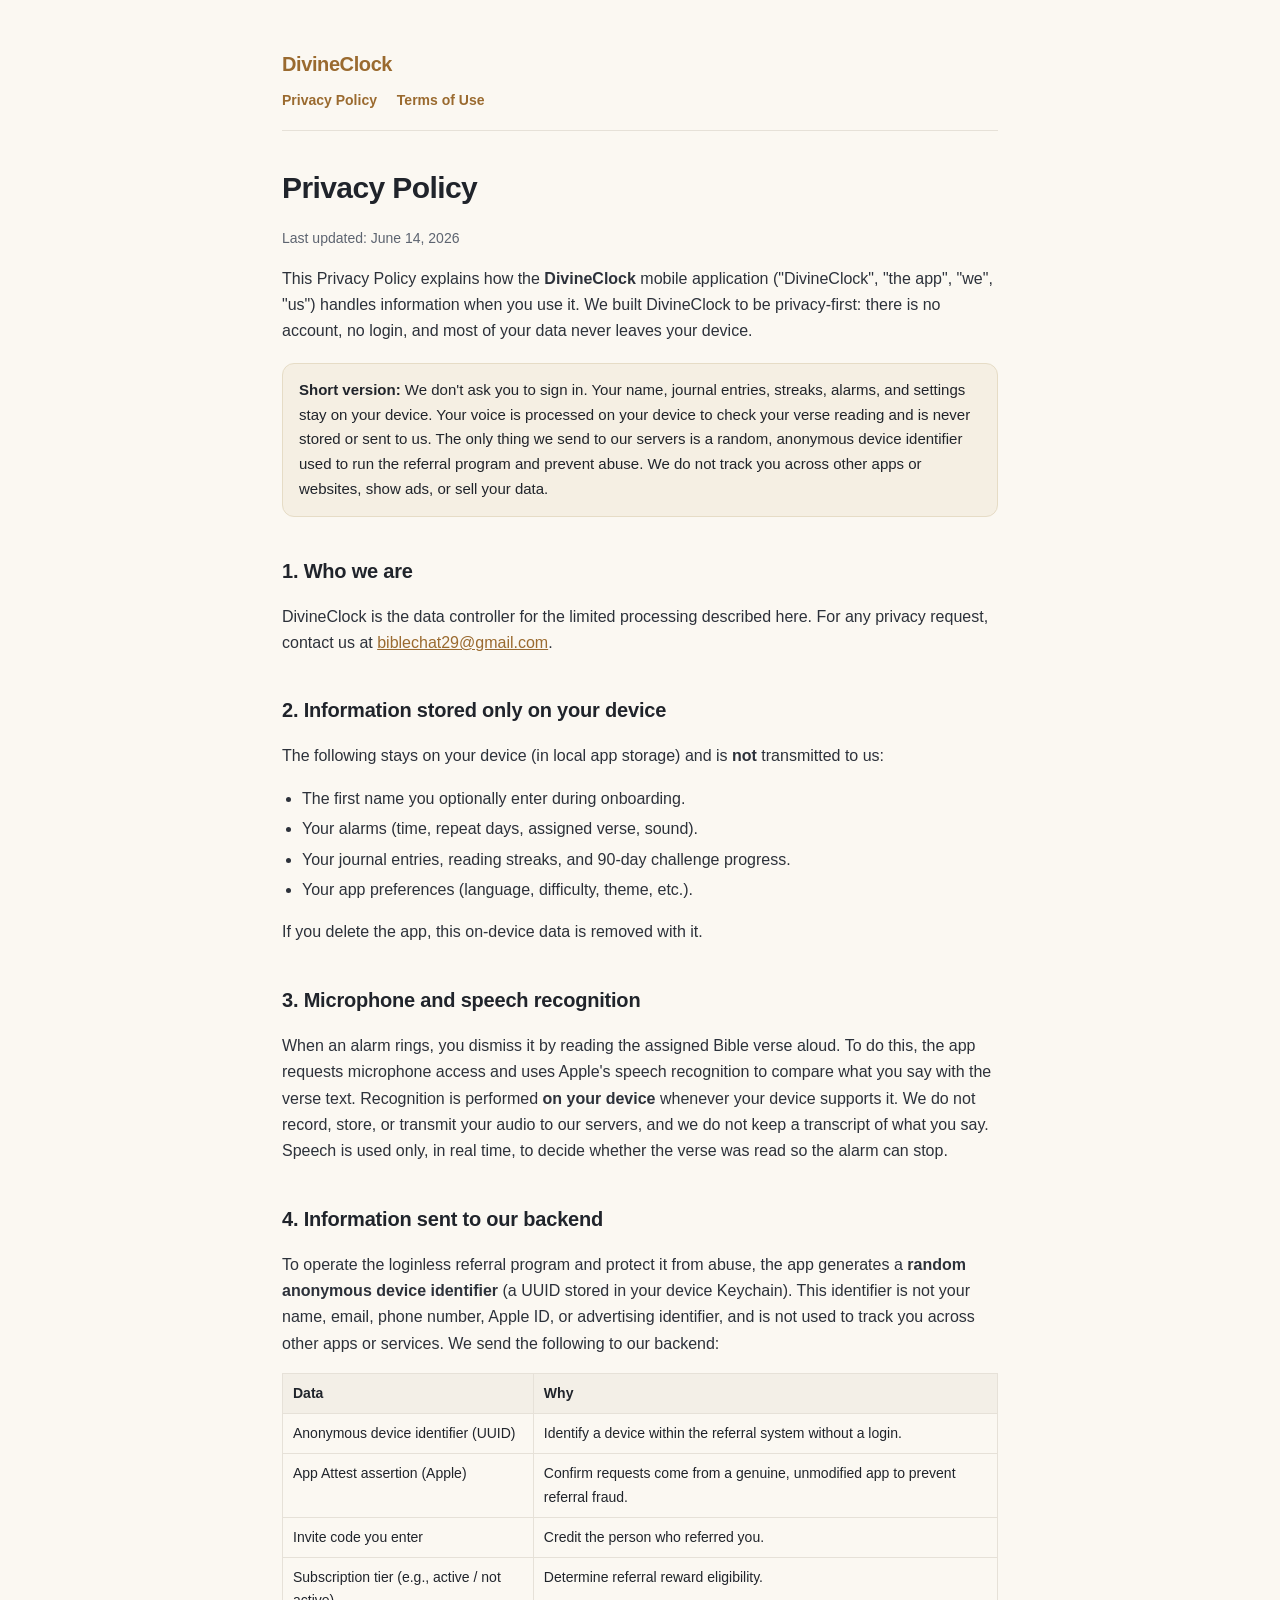
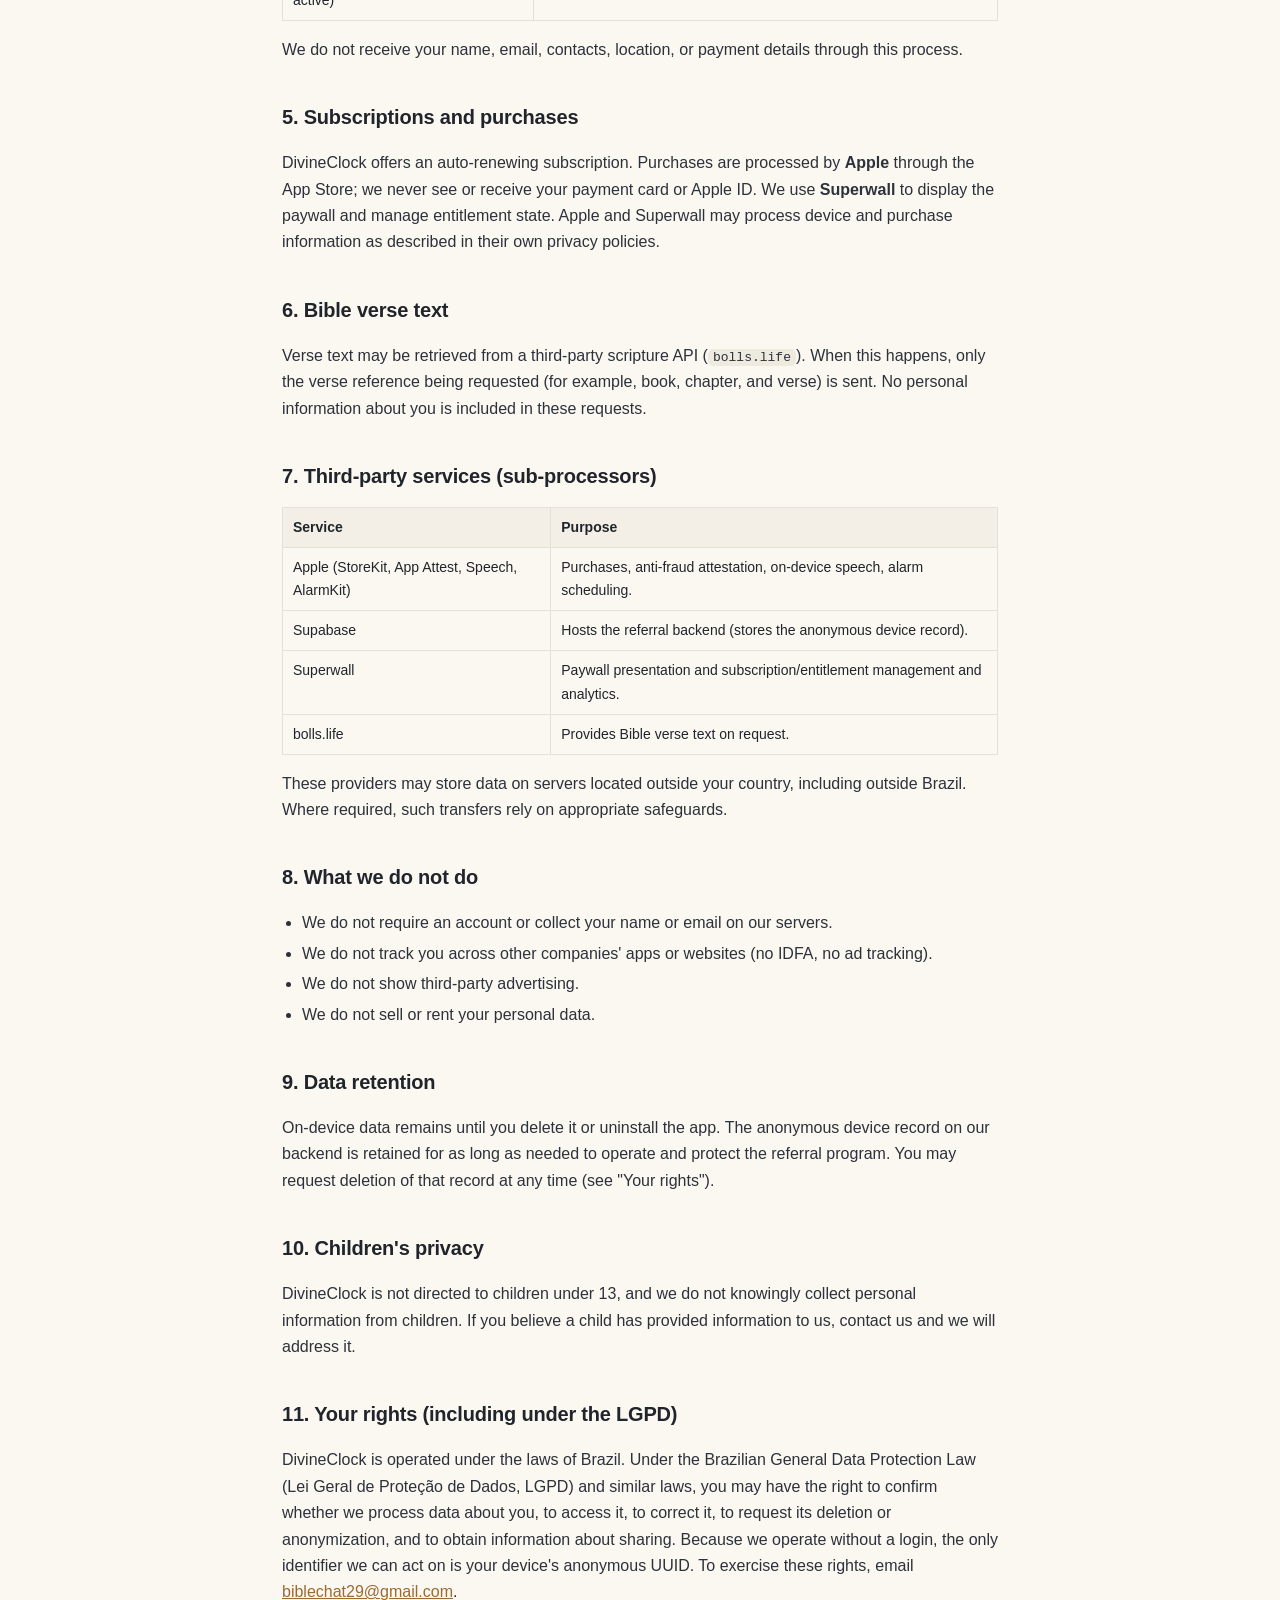
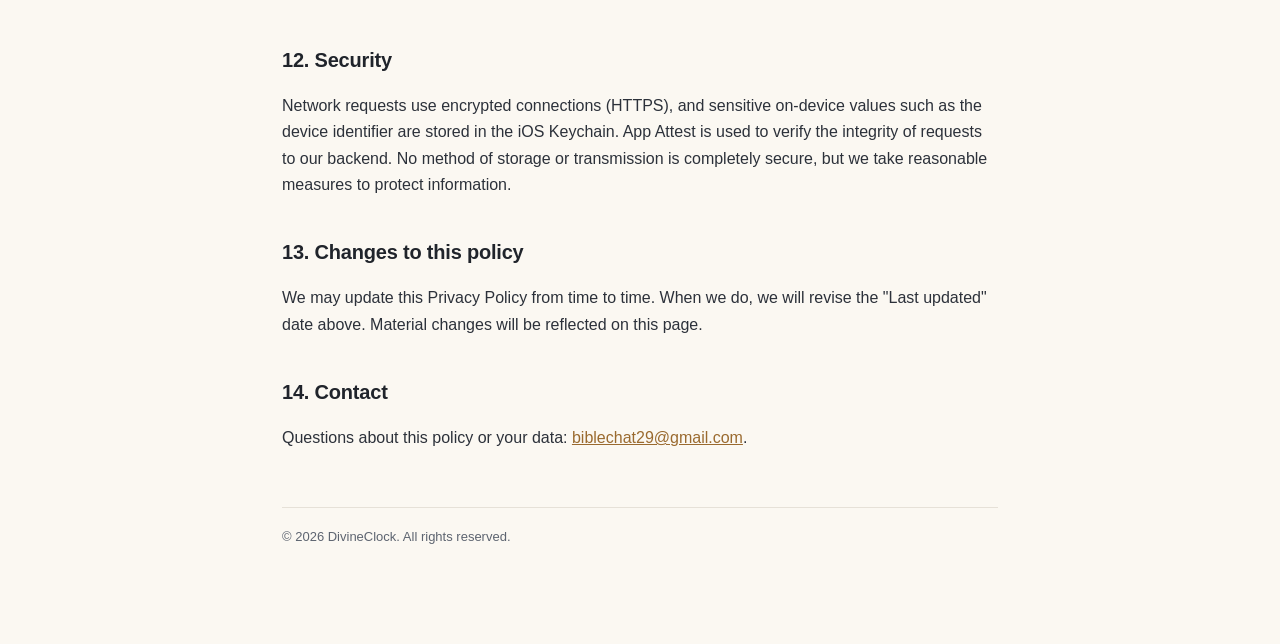
==== privacy.html @ ef39e465 "Add DivineClock privacy policy and terms of use (GitHub Pages) Co-Authored-By: Claude Opus 4.8 <nore" ====
<!DOCTYPE html>
<html lang="en">
<head>
<meta charset="utf-8">
<meta name="viewport" content="width=device-width, initial-scale=1">
<title>DivineClock — Privacy Policy</title>
<link rel="stylesheet" href="style.css">
</head>
<body>
<div class="wrap">
  <header class="site">
    <div class="brand"><a href="index.html">DivineClock</a></div>
    <nav>
      <a href="privacy.html">Privacy Policy</a>
      <a href="terms.html">Terms of Use</a>
    </nav>
  </header>

  <h1>Privacy Policy</h1>
  <p class="updated">Last updated: June 14, 2026</p>

  <p>This Privacy Policy explains how the <strong>DivineClock</strong> mobile
  application ("DivineClock", "the app", "we", "us") handles information when you
  use it. We built DivineClock to be privacy-first: there is no account, no login,
  and most of your data never leaves your device.</p>

  <div class="callout">
    <strong>Short version:</strong> We don't ask you to sign in. Your name,
    journal entries, streaks, alarms, and settings stay on your device. Your
    voice is processed on your device to check your verse reading and is never
    stored or sent to us. The only thing we send to our servers is a random,
    anonymous device identifier used to run the referral program and prevent
    abuse. We do not track you across other apps or websites, show ads, or sell
    your data.
  </div>

  <h2>1. Who we are</h2>
  <p>DivineClock is the data controller for the limited processing described
  here. For any privacy request, contact us at
  <a href="mailto:biblechat29@gmail.com">biblechat29@gmail.com</a>.</p>

  <h2>2. Information stored only on your device</h2>
  <p>The following stays on your device (in local app storage) and is
  <strong>not</strong> transmitted to us:</p>
  <ul>
    <li>The first name you optionally enter during onboarding.</li>
    <li>Your alarms (time, repeat days, assigned verse, sound).</li>
    <li>Your journal entries, reading streaks, and 90-day challenge progress.</li>
    <li>Your app preferences (language, difficulty, theme, etc.).</li>
  </ul>
  <p>If you delete the app, this on-device data is removed with it.</p>

  <h2>3. Microphone and speech recognition</h2>
  <p>When an alarm rings, you dismiss it by reading the assigned Bible verse
  aloud. To do this, the app requests microphone access and uses Apple's speech
  recognition to compare what you say with the verse text. Recognition is
  performed <strong>on your device</strong> whenever your device supports it.
  We do not record, store, or transmit your audio to our servers, and we do not
  keep a transcript of what you say. Speech is used only, in real time, to decide
  whether the verse was read so the alarm can stop.</p>

  <h2>4. Information sent to our backend</h2>
  <p>To operate the loginless referral program and protect it from abuse, the app
  generates a <strong>random anonymous device identifier</strong> (a UUID stored
  in your device Keychain). This identifier is not your name, email, phone
  number, Apple ID, or advertising identifier, and is not used to track you
  across other apps or services. We send the following to our backend:</p>
  <table>
    <tr><th>Data</th><th>Why</th></tr>
    <tr><td>Anonymous device identifier (UUID)</td><td>Identify a device within the referral system without a login.</td></tr>
    <tr><td>App Attest assertion (Apple)</td><td>Confirm requests come from a genuine, unmodified app to prevent referral fraud.</td></tr>
    <tr><td>Invite code you enter</td><td>Credit the person who referred you.</td></tr>
    <tr><td>Subscription tier (e.g., active / not active)</td><td>Determine referral reward eligibility.</td></tr>
  </table>
  <p>We do not receive your name, email, contacts, location, or payment details
  through this process.</p>

  <h2>5. Subscriptions and purchases</h2>
  <p>DivineClock offers an auto-renewing subscription. Purchases are processed by
  <strong>Apple</strong> through the App Store; we never see or receive your
  payment card or Apple ID. We use <strong>Superwall</strong> to display the
  paywall and manage entitlement state. Apple and Superwall may process device
  and purchase information as described in their own privacy policies.</p>

  <h2>6. Bible verse text</h2>
  <p>Verse text may be retrieved from a third-party scripture API
  (<code>bolls.life</code>). When this happens, only the verse reference being
  requested (for example, book, chapter, and verse) is sent. No personal
  information about you is included in these requests.</p>

  <h2>7. Third-party services (sub-processors)</h2>
  <table>
    <tr><th>Service</th><th>Purpose</th></tr>
    <tr><td>Apple (StoreKit, App Attest, Speech, AlarmKit)</td><td>Purchases, anti-fraud attestation, on-device speech, alarm scheduling.</td></tr>
    <tr><td>Supabase</td><td>Hosts the referral backend (stores the anonymous device record).</td></tr>
    <tr><td>Superwall</td><td>Paywall presentation and subscription/entitlement management and analytics.</td></tr>
    <tr><td>bolls.life</td><td>Provides Bible verse text on request.</td></tr>
  </table>
  <p>These providers may store data on servers located outside your country,
  including outside Brazil. Where required, such transfers rely on appropriate
  safeguards.</p>

  <h2>8. What we do not do</h2>
  <ul>
    <li>We do not require an account or collect your name or email on our servers.</li>
    <li>We do not track you across other companies' apps or websites (no IDFA, no ad tracking).</li>
    <li>We do not show third-party advertising.</li>
    <li>We do not sell or rent your personal data.</li>
  </ul>

  <h2>9. Data retention</h2>
  <p>On-device data remains until you delete it or uninstall the app. The
  anonymous device record on our backend is retained for as long as needed to
  operate and protect the referral program. You may request deletion of that
  record at any time (see "Your rights").</p>

  <h2>10. Children's privacy</h2>
  <p>DivineClock is not directed to children under 13, and we do not knowingly
  collect personal information from children. If you believe a child has provided
  information to us, contact us and we will address it.</p>

  <h2>11. Your rights (including under the LGPD)</h2>
  <p>DivineClock is operated under the laws of Brazil. Under the Brazilian General
  Data Protection Law (Lei Geral de Proteção de Dados, LGPD) and similar laws,
  you may have the right to confirm whether we process data about you, to access
  it, to correct it, to request its deletion or anonymization, and to obtain
  information about sharing. Because we operate without a login, the only
  identifier we can act on is your device's anonymous UUID. To exercise these
  rights, email <a href="mailto:biblechat29@gmail.com">biblechat29@gmail.com</a>.</p>

  <h2>12. Security</h2>
  <p>Network requests use encrypted connections (HTTPS), and sensitive on-device
  values such as the device identifier are stored in the iOS Keychain. App Attest
  is used to verify the integrity of requests to our backend. No method of
  storage or transmission is completely secure, but we take reasonable measures
  to protect information.</p>

  <h2>13. Changes to this policy</h2>
  <p>We may update this Privacy Policy from time to time. When we do, we will
  revise the "Last updated" date above. Material changes will be reflected on
  this page.</p>

  <h2>14. Contact</h2>
  <p>Questions about this policy or your data:
  <a href="mailto:biblechat29@gmail.com">biblechat29@gmail.com</a>.</p>

  <footer class="site">© 2026 DivineClock. All rights reserved.</footer>
</div>
</body>
</html>
---- style.css ----
:root {
  --ink: #20242b;
  --mute: #5d6470;
  --brass: #9a6a2f;
  --line: #e6e1d8;
  --paper: #fbf8f2;
}
* { box-sizing: border-box; }
body {
  margin: 0;
  background: var(--paper);
  color: var(--ink);
  font: 16px/1.65 -apple-system, BlinkMacSystemFont, "Segoe UI", Roboto, Helvetica, Arial, sans-serif;
}
.wrap {
  max-width: 760px;
  margin: 0 auto;
  padding: 48px 22px 96px;
}
header.site {
  border-bottom: 1px solid var(--line);
  padding-bottom: 18px;
  margin-bottom: 32px;
}
header.site a { color: var(--brass); text-decoration: none; font-weight: 600; }
header.site .brand { font-size: 20px; font-weight: 800; letter-spacing: -.02em; }
header.site nav { margin-top: 8px; font-size: 14px; }
header.site nav a { margin-right: 16px; }
h1 { font-size: 30px; letter-spacing: -.02em; margin: 0 0 6px; }
h2 { font-size: 20px; margin: 38px 0 10px; letter-spacing: -.01em; }
h3 { font-size: 16px; margin: 22px 0 6px; }
.updated { color: var(--mute); font-size: 14px; margin-bottom: 8px; }
p, li { color: #2c313a; }
a { color: var(--brass); }
ul { padding-left: 20px; }
li { margin: 4px 0; }
table { border-collapse: collapse; width: 100%; margin: 14px 0; font-size: 14px; }
th, td { border: 1px solid var(--line); padding: 8px 10px; text-align: left; vertical-align: top; }
th { background: #f3efe7; }
.callout {
  background: #f5efe3;
  border: 1px solid #e6dcc6;
  border-radius: 12px;
  padding: 14px 16px;
  margin: 18px 0;
  font-size: 15px;
}
footer.site {
  margin-top: 56px;
  padding-top: 18px;
  border-top: 1px solid var(--line);
  color: var(--mute);
  font-size: 13px;
}
code { background: #efeadf; padding: 1px 5px; border-radius: 5px; font-size: 13px; }
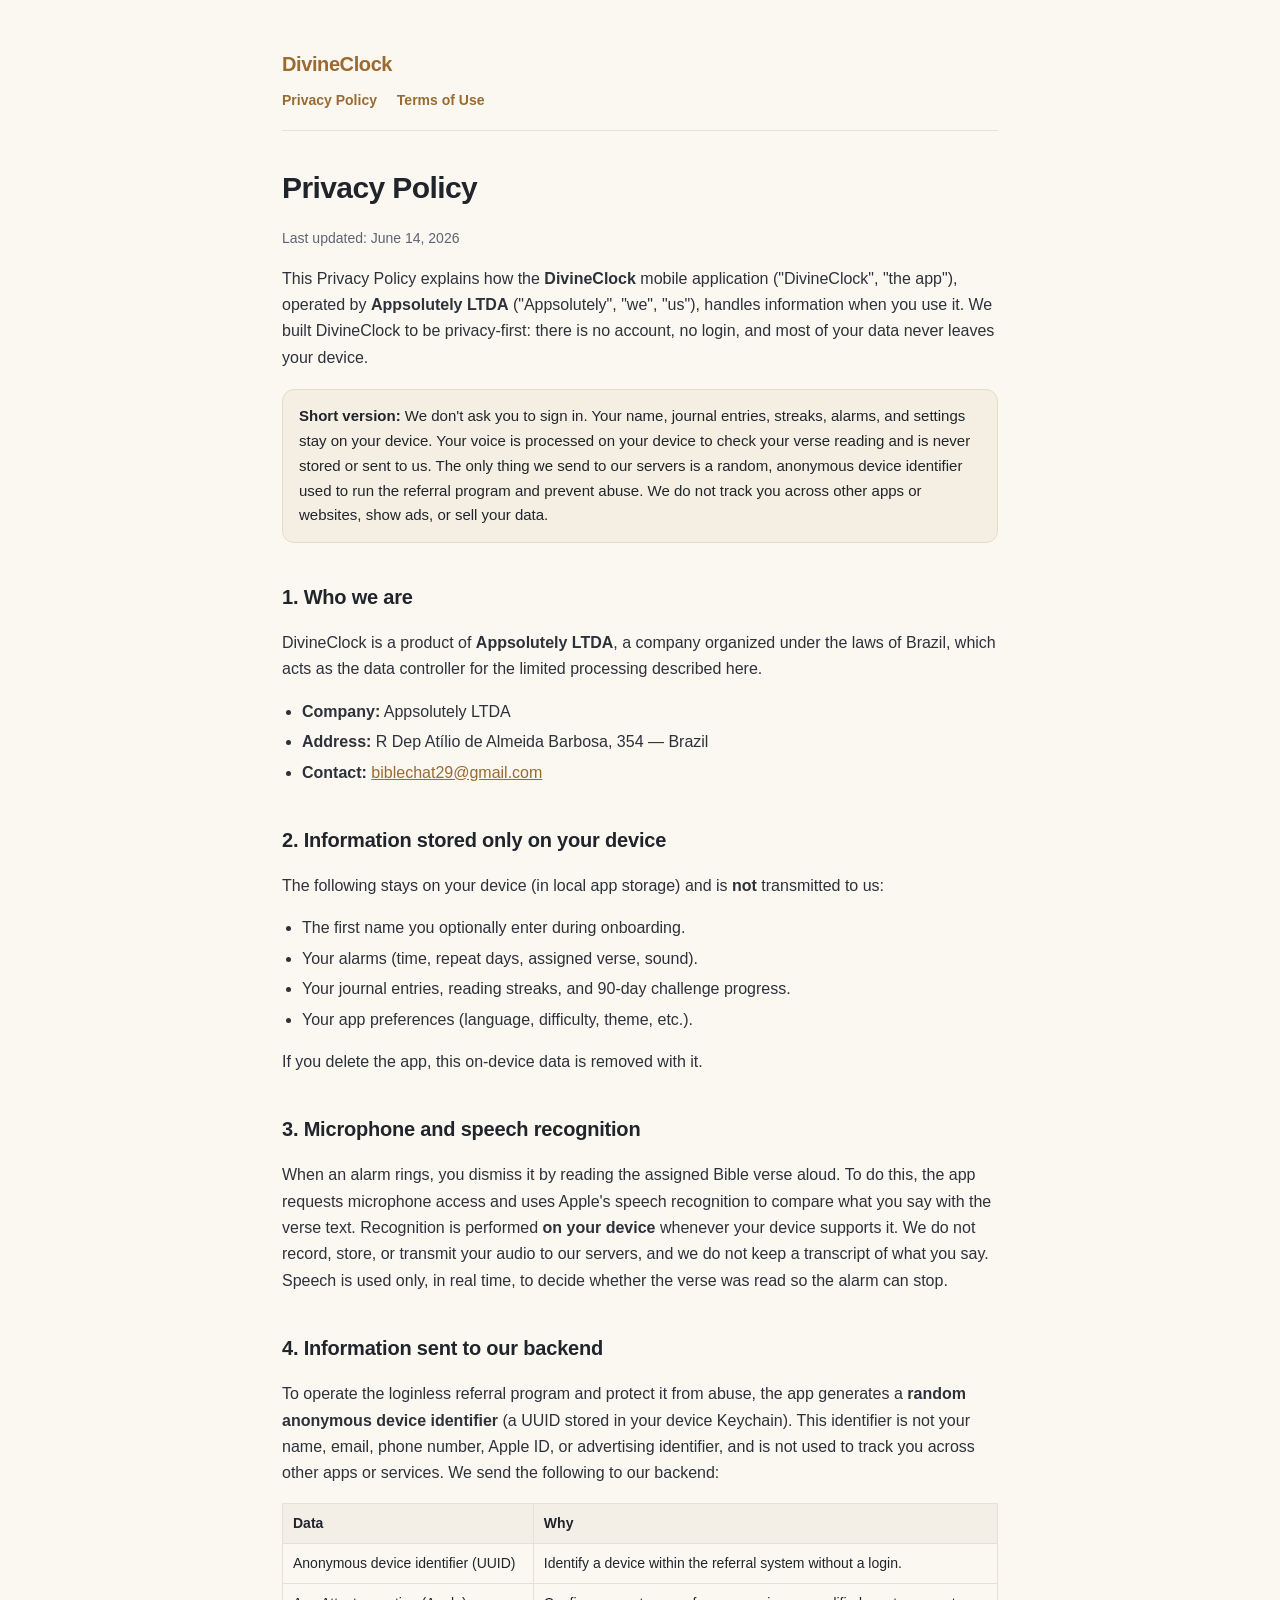
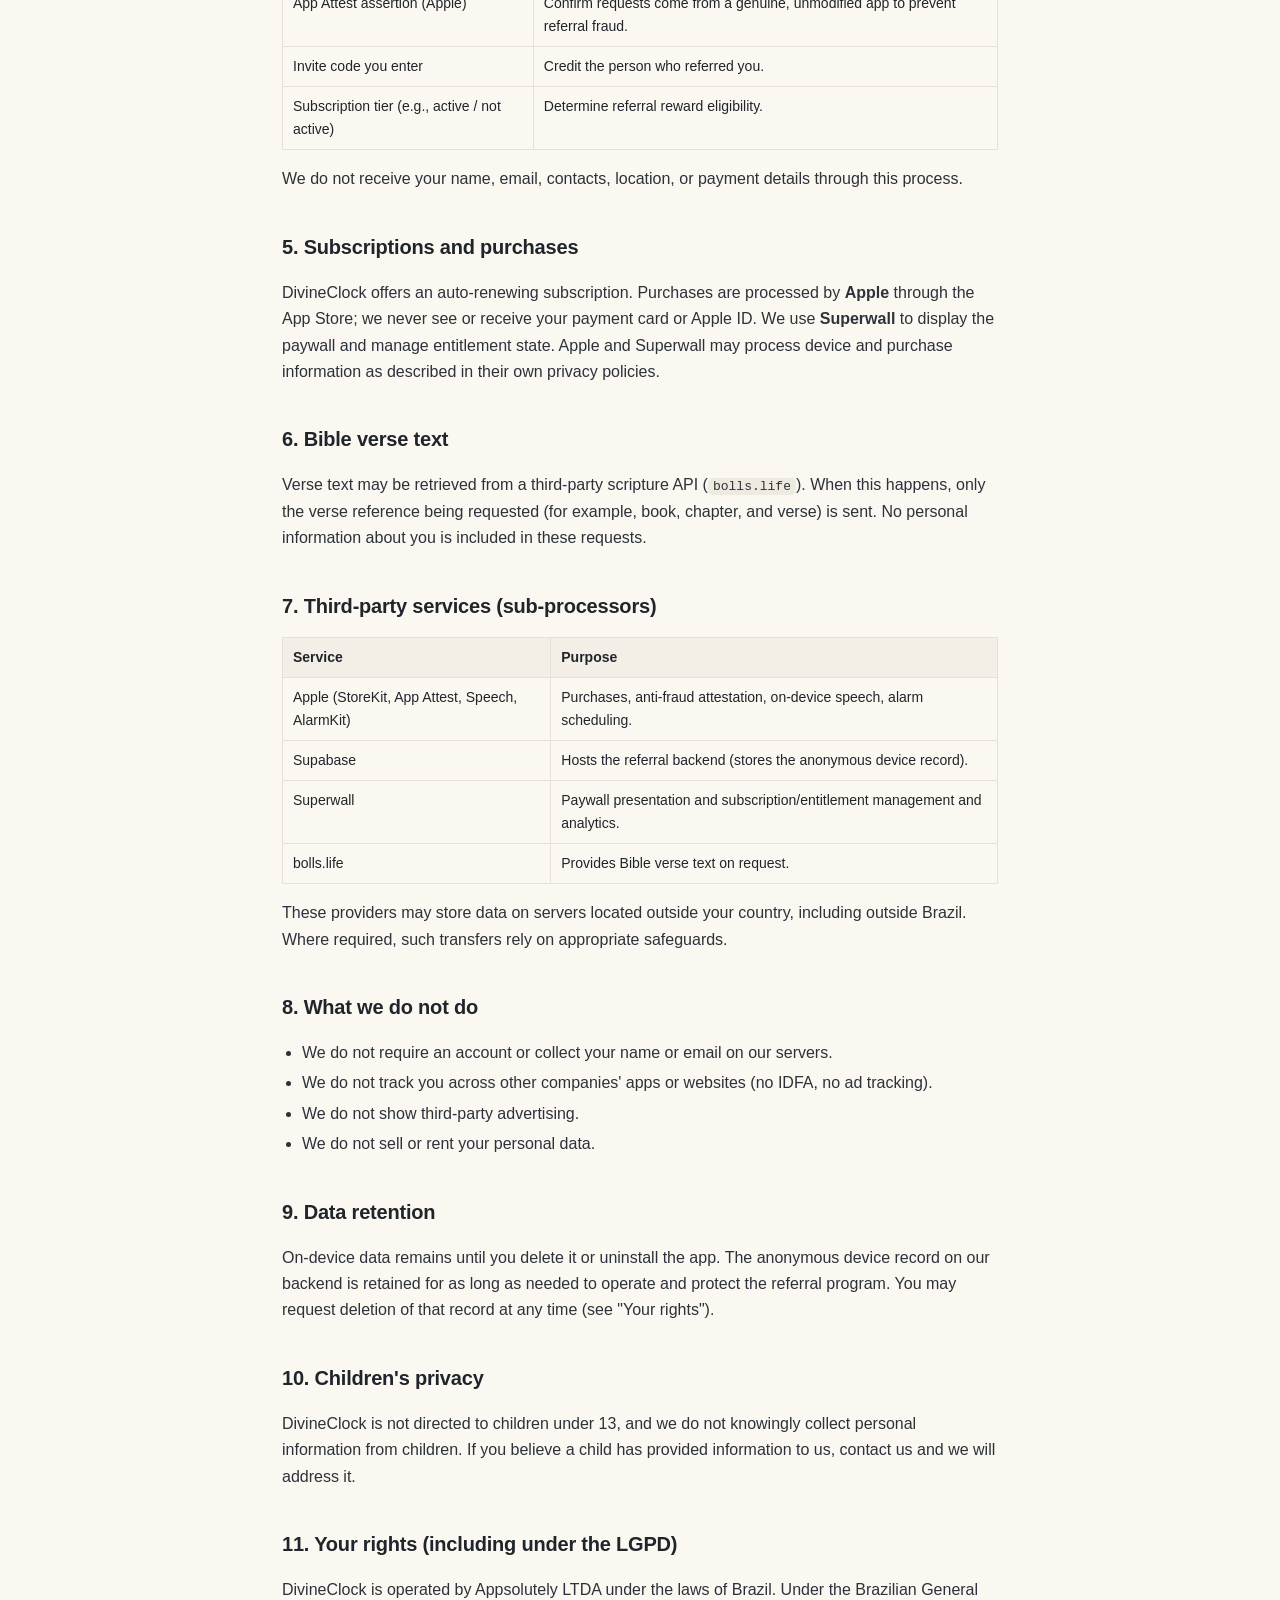
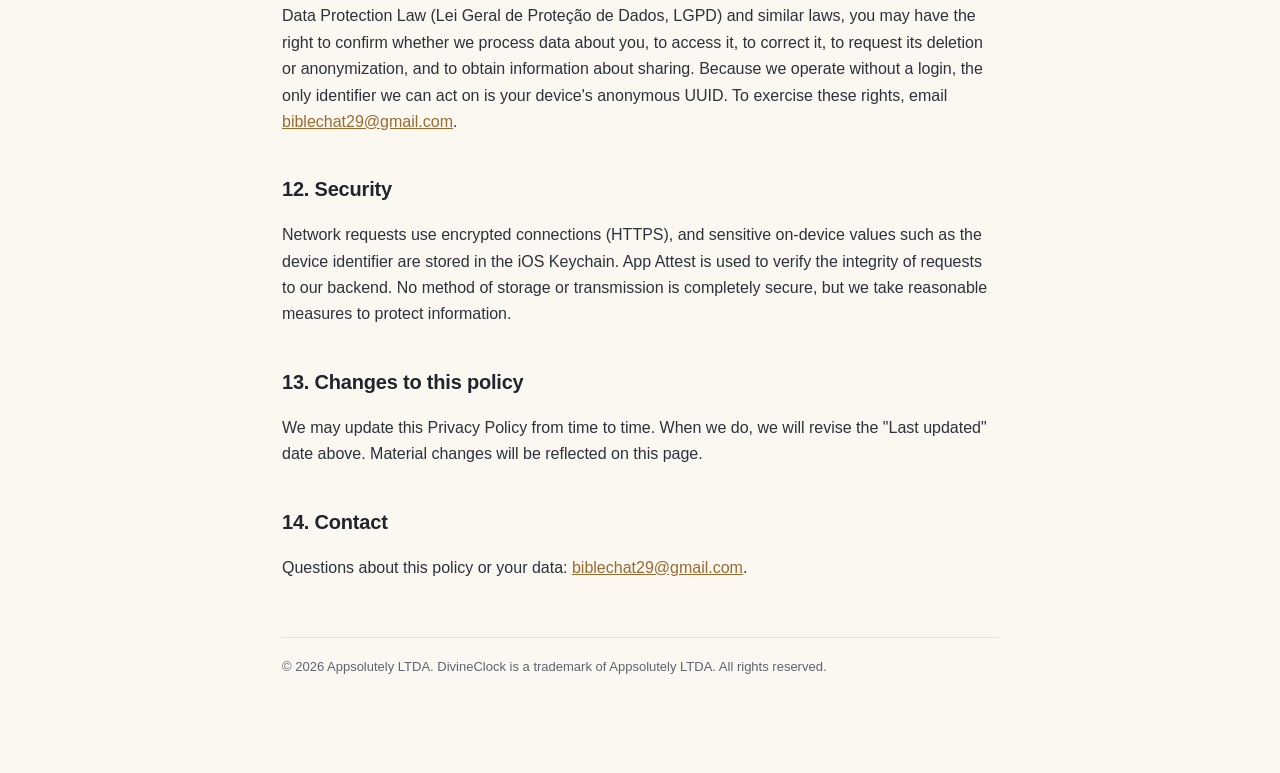
==== commit 499ec402: "Set publisher to Appsolutely LTDA; add company address Co-Authored-By: Claude Opus 4.8 <noreply@anth" ====
--- a/privacy.html
+++ b/privacy.html
@@ -20,9 +20,10 @@
   <p class="updated">Last updated: June 14, 2026</p>
 
   <p>This Privacy Policy explains how the <strong>DivineClock</strong> mobile
-  application ("DivineClock", "the app", "we", "us") handles information when you
-  use it. We built DivineClock to be privacy-first: there is no account, no login,
-  and most of your data never leaves your device.</p>
+  application ("DivineClock", "the app"), operated by <strong>Appsolutely
+  LTDA</strong> ("Appsolutely", "we", "us"), handles information when you use it.
+  We built DivineClock to be privacy-first: there is no account, no login, and
+  most of your data never leaves your device.</p>
 
   <div class="callout">
     <strong>Short version:</strong> We don't ask you to sign in. Your name,
@@ -35,9 +36,14 @@
   </div>
 
   <h2>1. Who we are</h2>
-  <p>DivineClock is the data controller for the limited processing described
-  here. For any privacy request, contact us at
-  <a href="mailto:biblechat29@gmail.com">biblechat29@gmail.com</a>.</p>
+  <p>DivineClock is a product of <strong>Appsolutely LTDA</strong>, a company
+  organized under the laws of Brazil, which acts as the data controller for the
+  limited processing described here.</p>
+  <ul>
+    <li><strong>Company:</strong> Appsolutely LTDA</li>
+    <li><strong>Address:</strong> R Dep Atílio de Almeida Barbosa, 354 — Brazil</li>
+    <li><strong>Contact:</strong> <a href="mailto:biblechat29@gmail.com">biblechat29@gmail.com</a></li>
+  </ul>
 
   <h2>2. Information stored only on your device</h2>
   <p>The following stays on your device (in local app storage) and is
@@ -120,7 +126,7 @@
   information to us, contact us and we will address it.</p>
 
   <h2>11. Your rights (including under the LGPD)</h2>
-  <p>DivineClock is operated under the laws of Brazil. Under the Brazilian General
+  <p>DivineClock is operated by Appsolutely LTDA under the laws of Brazil. Under the Brazilian General
   Data Protection Law (Lei Geral de Proteção de Dados, LGPD) and similar laws,
   you may have the right to confirm whether we process data about you, to access
   it, to correct it, to request its deletion or anonymization, and to obtain
@@ -144,7 +150,7 @@
   <p>Questions about this policy or your data:
   <a href="mailto:biblechat29@gmail.com">biblechat29@gmail.com</a>.</p>
 
-  <footer class="site">© 2026 DivineClock. All rights reserved.</footer>
+  <footer class="site">© 2026 Appsolutely LTDA. DivineClock is a trademark of Appsolutely LTDA. All rights reserved.</footer>
 </div>
 </body>
 </html>
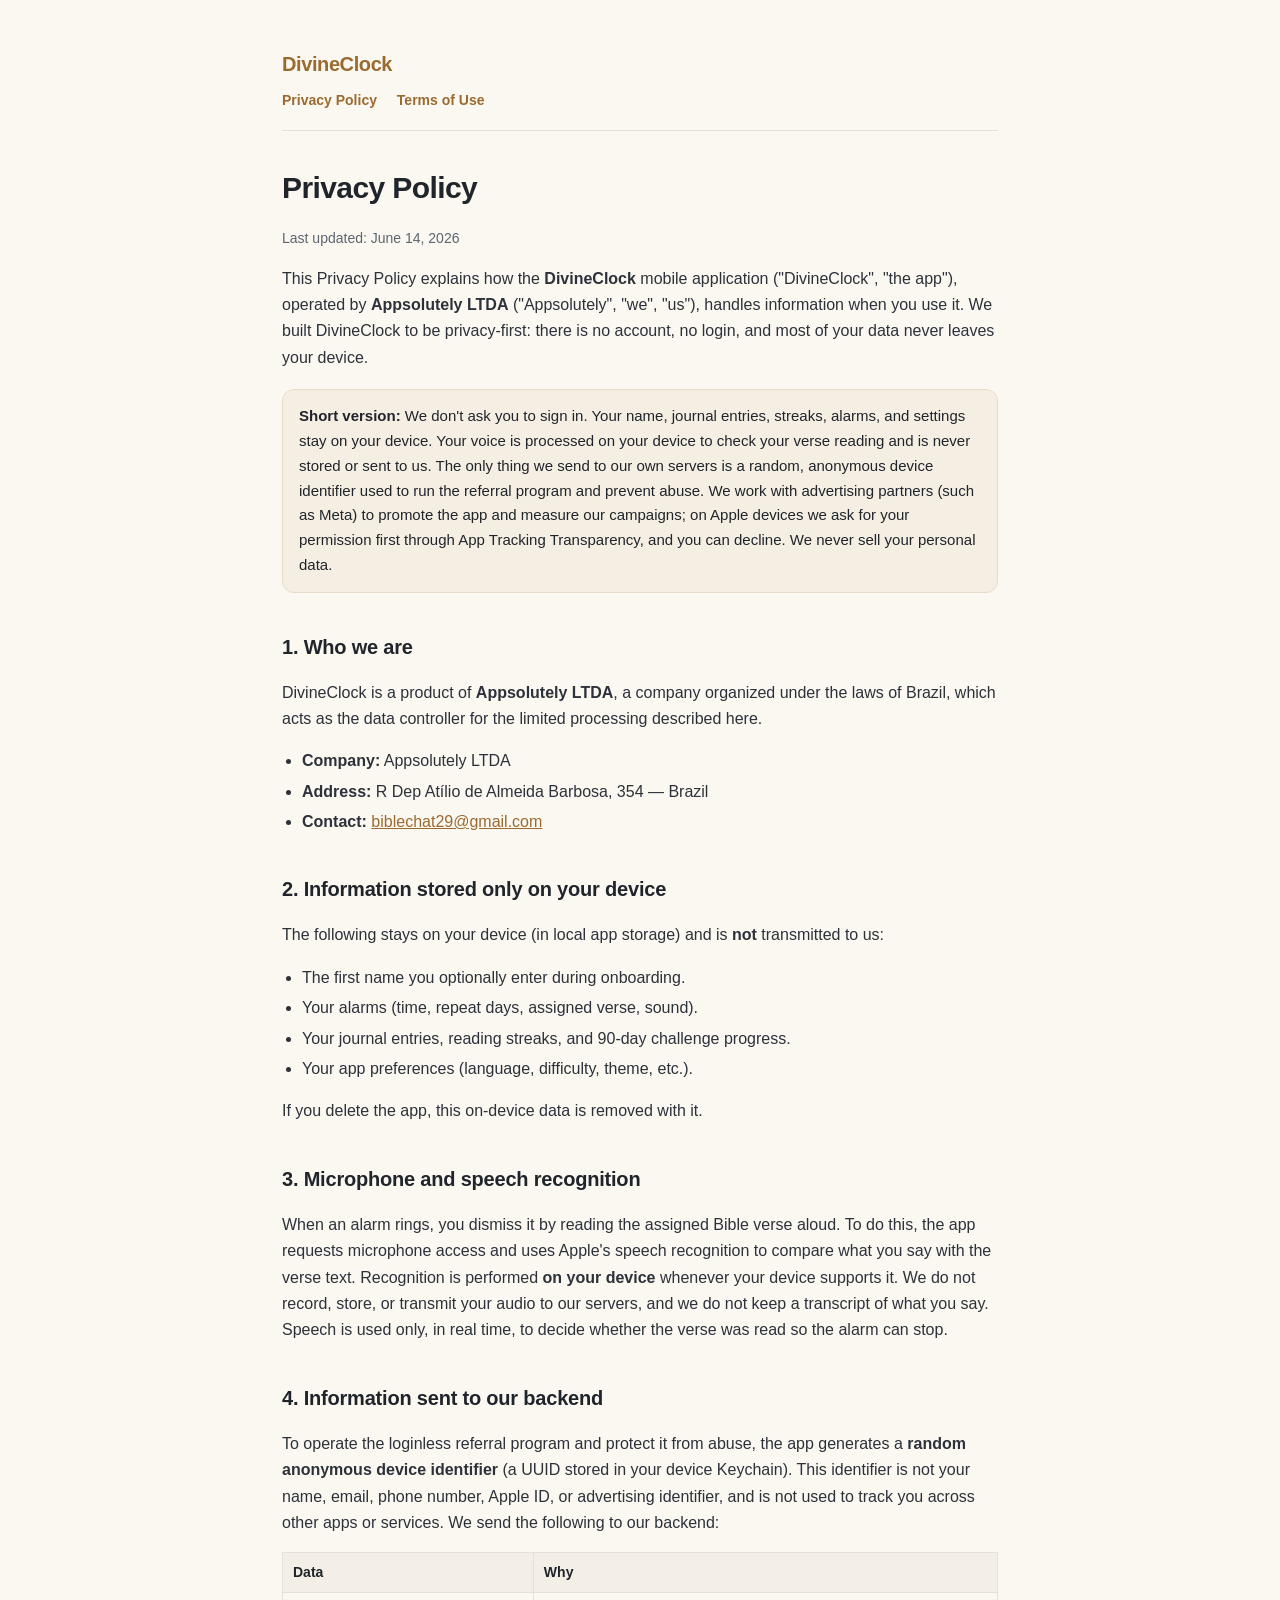
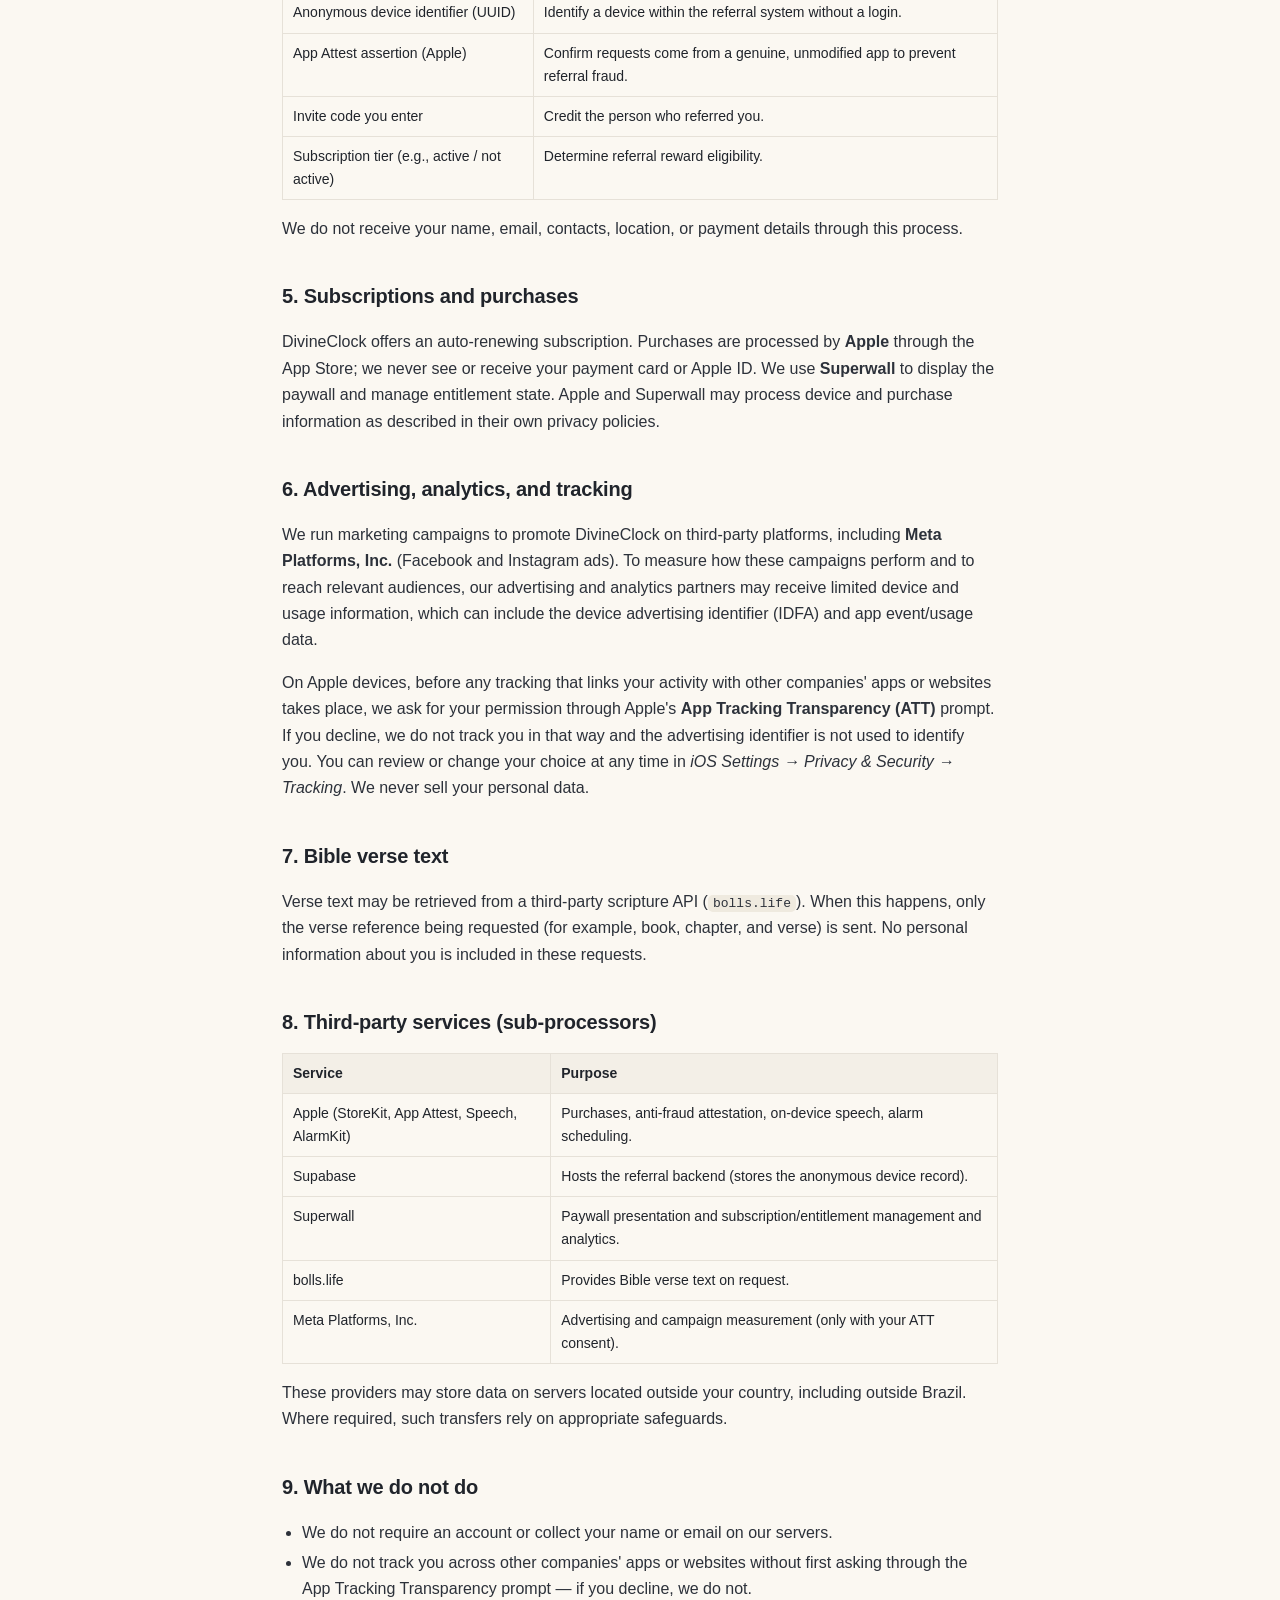
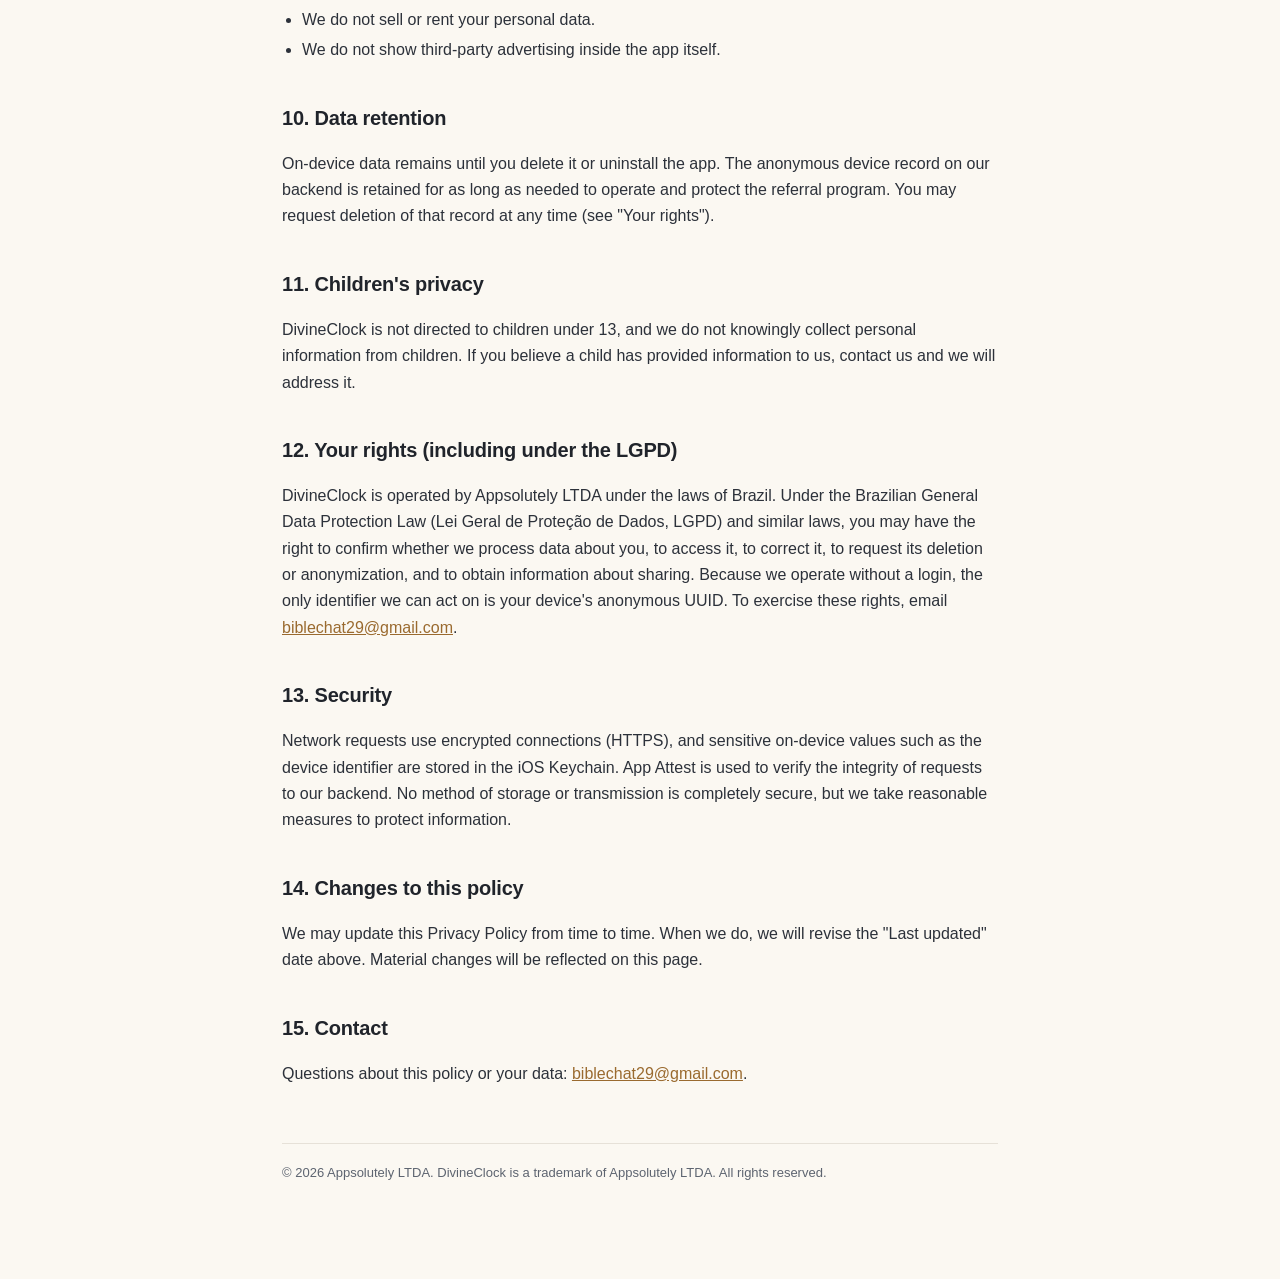
==== commit 23d836b3: "Add advertising/tracking (Meta) section with ATT consent to privacy policy Co-Authored-By: Claude Op" ====
--- a/privacy.html
+++ b/privacy.html
@@ -29,10 +29,12 @@
     <strong>Short version:</strong> We don't ask you to sign in. Your name,
     journal entries, streaks, alarms, and settings stay on your device. Your
     voice is processed on your device to check your verse reading and is never
-    stored or sent to us. The only thing we send to our servers is a random,
+    stored or sent to us. The only thing we send to our own servers is a random,
     anonymous device identifier used to run the referral program and prevent
-    abuse. We do not track you across other apps or websites, show ads, or sell
-    your data.
+    abuse. We work with advertising partners (such as Meta) to promote the app
+    and measure our campaigns; on Apple devices we ask for your permission first
+    through App Tracking Transparency, and you can decline. We never sell your
+    personal data.
   </div>
 
   <h2>1. Who we are</h2>
@@ -88,44 +90,60 @@
   paywall and manage entitlement state. Apple and Superwall may process device
   and purchase information as described in their own privacy policies.</p>
 
-  <h2>6. Bible verse text</h2>
+  <h2>6. Advertising, analytics, and tracking</h2>
+  <p>We run marketing campaigns to promote DivineClock on third-party platforms,
+  including <strong>Meta Platforms, Inc.</strong> (Facebook and Instagram ads). To
+  measure how these campaigns perform and to reach relevant audiences, our
+  advertising and analytics partners may receive limited device and usage
+  information, which can include the device advertising identifier (IDFA) and
+  app event/usage data.</p>
+  <p>On Apple devices, before any tracking that links your activity with other
+  companies' apps or websites takes place, we ask for your permission through
+  Apple's <strong>App Tracking Transparency (ATT)</strong> prompt. If you decline,
+  we do not track you in that way and the advertising identifier is not used to
+  identify you. You can review or change your choice at any time in
+  <em>iOS Settings → Privacy &amp; Security → Tracking</em>. We never sell your
+  personal data.</p>
+
+  <h2>7. Bible verse text</h2>
   <p>Verse text may be retrieved from a third-party scripture API
   (<code>bolls.life</code>). When this happens, only the verse reference being
   requested (for example, book, chapter, and verse) is sent. No personal
   information about you is included in these requests.</p>
 
-  <h2>7. Third-party services (sub-processors)</h2>
+  <h2>8. Third-party services (sub-processors)</h2>
   <table>
     <tr><th>Service</th><th>Purpose</th></tr>
     <tr><td>Apple (StoreKit, App Attest, Speech, AlarmKit)</td><td>Purchases, anti-fraud attestation, on-device speech, alarm scheduling.</td></tr>
     <tr><td>Supabase</td><td>Hosts the referral backend (stores the anonymous device record).</td></tr>
     <tr><td>Superwall</td><td>Paywall presentation and subscription/entitlement management and analytics.</td></tr>
     <tr><td>bolls.life</td><td>Provides Bible verse text on request.</td></tr>
+    <tr><td>Meta Platforms, Inc.</td><td>Advertising and campaign measurement (only with your ATT consent).</td></tr>
   </table>
   <p>These providers may store data on servers located outside your country,
   including outside Brazil. Where required, such transfers rely on appropriate
   safeguards.</p>
 
-  <h2>8. What we do not do</h2>
+  <h2>9. What we do not do</h2>
   <ul>
     <li>We do not require an account or collect your name or email on our servers.</li>
-    <li>We do not track you across other companies' apps or websites (no IDFA, no ad tracking).</li>
-    <li>We do not show third-party advertising.</li>
+    <li>We do not track you across other companies' apps or websites without first asking through the App Tracking Transparency prompt — if you decline, we do not.</li>
     <li>We do not sell or rent your personal data.</li>
+    <li>We do not show third-party advertising inside the app itself.</li>
   </ul>
 
-  <h2>9. Data retention</h2>
+  <h2>10. Data retention</h2>
   <p>On-device data remains until you delete it or uninstall the app. The
   anonymous device record on our backend is retained for as long as needed to
   operate and protect the referral program. You may request deletion of that
   record at any time (see "Your rights").</p>
 
-  <h2>10. Children's privacy</h2>
+  <h2>11. Children's privacy</h2>
   <p>DivineClock is not directed to children under 13, and we do not knowingly
   collect personal information from children. If you believe a child has provided
   information to us, contact us and we will address it.</p>
 
-  <h2>11. Your rights (including under the LGPD)</h2>
+  <h2>12. Your rights (including under the LGPD)</h2>
   <p>DivineClock is operated by Appsolutely LTDA under the laws of Brazil. Under the Brazilian General
   Data Protection Law (Lei Geral de Proteção de Dados, LGPD) and similar laws,
   you may have the right to confirm whether we process data about you, to access
@@ -134,19 +152,19 @@
   identifier we can act on is your device's anonymous UUID. To exercise these
   rights, email <a href="mailto:biblechat29@gmail.com">biblechat29@gmail.com</a>.</p>
 
-  <h2>12. Security</h2>
+  <h2>13. Security</h2>
   <p>Network requests use encrypted connections (HTTPS), and sensitive on-device
   values such as the device identifier are stored in the iOS Keychain. App Attest
   is used to verify the integrity of requests to our backend. No method of
   storage or transmission is completely secure, but we take reasonable measures
   to protect information.</p>
 
-  <h2>13. Changes to this policy</h2>
+  <h2>14. Changes to this policy</h2>
   <p>We may update this Privacy Policy from time to time. When we do, we will
   revise the "Last updated" date above. Material changes will be reflected on
   this page.</p>
 
-  <h2>14. Contact</h2>
+  <h2>15. Contact</h2>
   <p>Questions about this policy or your data:
   <a href="mailto:biblechat29@gmail.com">biblechat29@gmail.com</a>.</p>
 
